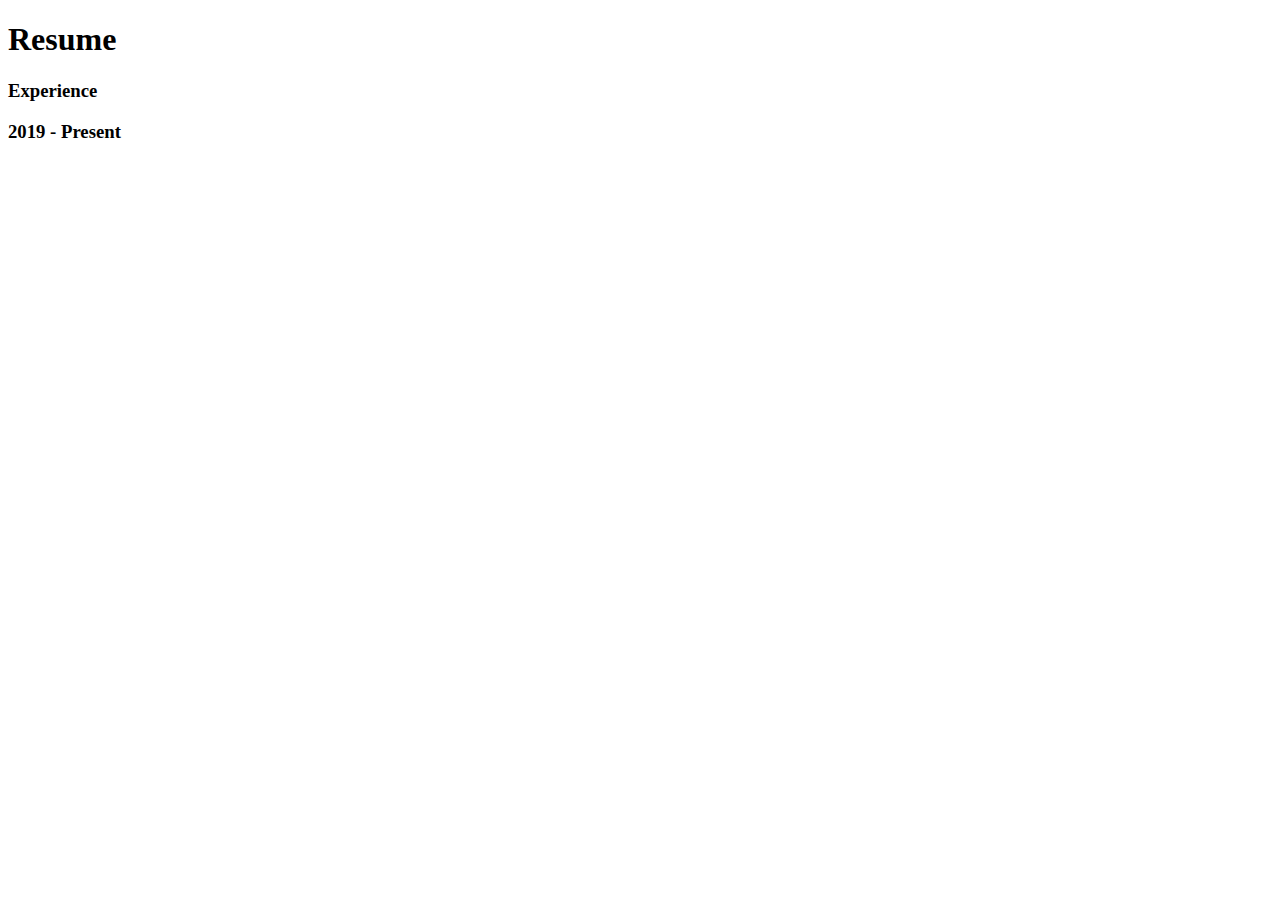
==== resume.html @ 7ff553eb "first commit" ====
<!DOCTYPE html>
<html lang="en">
  <head>
    <meta charset="UTF-8" />
    <meta name="viewport" content="width=device-width, initial-scale=1.0" />
    <title>Resume</title>
  </head>
  <body>
    <h1>Resume</h1>
    <h3>Experience</h3>
    <div>
      <h3>2019 - Present</h3>
    </div>
  </body>
</html>
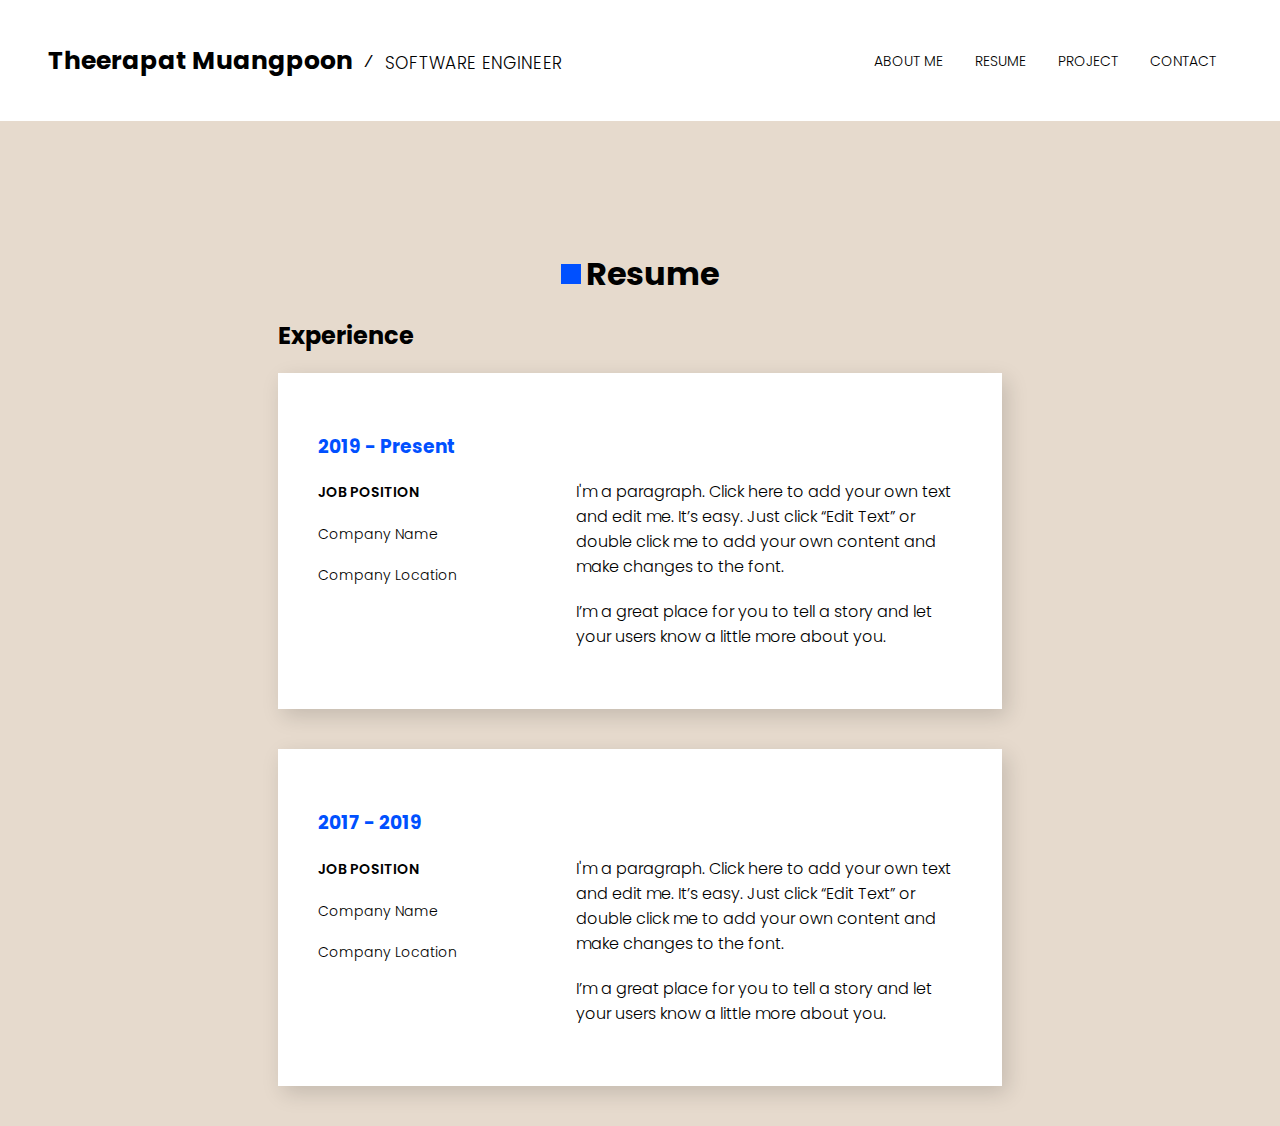
==== commit 2f38c3c5: "add resume page" ====
--- a/resume.html
+++ b/resume.html
@@ -4,12 +4,87 @@
     <meta charset="UTF-8" />
     <meta name="viewport" content="width=device-width, initial-scale=1.0" />
     <title>Resume</title>
+    <link href="css/styles.css" rel="stylesheet" />
+    <link href="css/resume.css" rel="stylesheet" />
+    <link
+      href="https://fonts.googleapis.com/css2?family=Poppins:wght@100;200;300;400;500;600;700&display=swap"
+      rel="stylesheet"
+    />
   </head>
-  <body>
-    <h1>Resume</h1>
-    <h3>Experience</h3>
-    <div>
-      <h3>2019 - Present</h3>
-    </div>
+  <body class="resume">
+    <header id="headbar">
+      <div class="header-title">
+        <p class="header-name">Theerapat Muangpoon</p>
+        <pre class="header-position"> / </pre>
+        <p class="header-position">Software Engineer</p>
+      </div>
+      <nav>
+        <ul id="headbar-right">
+          <li>
+            <a href="./about">About Me</a>
+          </li>
+          <li>
+            <a href="./resume.html">Resume</a>
+          </li>
+          <li>
+            <a href="./project">Project</a>
+          </li>
+          <li>
+            <a href="./contact">Contact</a>
+          </li>
+        </ul>
+      </nav>
+    </header>
+
+    <main>
+      <div class="resume-title">
+        <div class="resume-title-square"></div>
+        <h1 class="resume-title-text">Resume</h1>
+      </div>
+      <h2>Experience</h2>
+      <div class="experience-card">
+        <h3 class="experience-year">2019 - Present</h3>
+        <div class="experience-detail">
+          <div>
+            <strong class="job-position">JOB POSITION</strong>
+            <p class="company-detail">Company Name</p>
+            <p class="company-detail">Company Location</p>
+          </div>
+          <div>
+            <p class="job-detail">
+              I'm a paragraph. Click here to add your own text and edit me. It’s
+              easy. Just click “Edit Text” or double click me to add your own
+              content and make changes to the font.
+            </p>
+            <p class="job-detail">
+              I’m a great place for you to tell a story and let your users know
+              a little more about you.
+            </p>
+          </div>
+        </div>
+      </div>
+
+      <div class="experience-card">
+        <h3 class="experience-year">2017 - 2019</h3>
+        <div class="experience-detail">
+          <div>
+            <strong class="job-position">JOB POSITION</strong>
+            <p class="company-detail">Company Name</p>
+            <p class="company-detail">Company Location</p>
+          </div>
+          <div>
+            <p class="job-detail">
+              I'm a paragraph. Click here to add your own text and edit me. It’s
+              easy. Just click “Edit Text” or double click me to add your own
+              content and make changes to the font.
+            </p>
+            <p class="job-detail">
+              I’m a great place for you to tell a story and let your users know
+              a little more about you.
+            </p>
+          </div>
+        </div>
+      </div>
+    </main>
   </body>
 </html>
--- a/css/styles.css
+++ b/css/styles.css
@@ -0,0 +1,215 @@
+body {
+  font-family: "Poppins", sans-serif;
+  display: grid;
+  margin: 0;
+}
+
+p {
+  margin: 0;
+}
+
+header {
+  display: flex;
+  flex-flow: row nowrap;
+  align-items: center;
+  justify-content: space-between;
+  padding: 3rem;
+  position: fixed;
+  background-color: white;
+  left: 0;
+  right: 0;
+  z-index: 2;
+}
+
+.header-title {
+  display: flex;
+  flex-flow: row nowrap;
+  align-items: flex-end;
+}
+
+.header-name {
+  font-size: 25px;
+  font-weight: bold;
+  margin: 0;
+  line-height: 1em;
+}
+
+.header-position {
+  font-size: 17px;
+  font-weight: 300;
+  text-transform: uppercase;
+  margin: 0;
+  letter-spacing: 0.02em;
+  line-height: 1.2em;
+}
+
+nav ul {
+  list-style-type: none;
+  padding: 0;
+  display: flex;
+  flex-flow: row nowrap;
+  flex-basis: 20%;
+  justify-content: space-between;
+  margin: -1px 0;
+}
+
+nav a {
+  text-decoration: none;
+  text-transform: uppercase;
+  color: #000000;
+  font-size: 14px;
+  font-weight: 300;
+  padding: 1rem;
+}
+
+nav a:hover {
+  color: #0050ff;
+}
+
+#content-card {
+  position: absolute;
+  top: 200px;
+  margin-left: 16%;
+  display: grid;
+  grid-template-columns: auto auto;
+}
+
+#card-profile {
+  background-color: #f4ece6;
+  width: 375px;
+  display: grid;
+  grid-template-rows: min-content min-content min-content min-content 1fr;
+  grid-template-columns: 100%;
+  text-align: center;
+  justify-content: center;
+  box-shadow: -10px 10px 20px rgba(0, 0, 0, 0.4);
+}
+
+#card-img {
+  margin: 3rem auto 0;
+  border-radius: 50%;
+}
+
+#card-name {
+  font-size: 27px;
+  font-weight: bold;
+  margin: 2rem 0 0;
+  line-height: 1.2em;
+}
+
+#card-position {
+  text-transform: uppercase;
+  font-weight: 300;
+  margin: 0 0 2.6rem;
+  letter-spacing: 0.25rem;
+}
+
+#card-divider {
+  margin: 1.6rem auto;
+  height: 0;
+  width: 50px;
+  border: 1px solid #0050ff;
+}
+
+#social-links {
+  background-color: white;
+  width: 375px;
+  display: grid;
+  grid-template-columns: 1fr;
+}
+
+#social-links-group {
+  display: flex;
+  justify-content: center;
+  align-items: center;
+  margin: 14px 0;
+}
+
+.social-link {
+  display: grid;
+}
+
+#facebook {
+  object-fit: cover;
+}
+
+#spacer {
+  height: 126px;
+}
+
+#content {
+  display: grid;
+  grid-template-columns: 2fr 3fr;
+}
+
+#left-pane {
+  background-color: #e6dacd;
+  height: auto;
+  min-height: 952px;
+}
+
+#detail {
+  padding-left: 2rem;
+}
+
+#detail-title {
+  font-size: 100px;
+  font-weight: bold;
+  margin-top: 12px;
+}
+
+#detail-subtitle {
+  font-size: 25px;
+}
+
+.detail-paragraph {
+  font-size: 15px;
+  font-weight: 300;
+  max-width: 400px;
+  line-height: 1.5em;
+  padding-bottom: 25px;
+}
+
+#button-group {
+  margin: 56px 0;
+  display: grid;
+  grid-template-columns: min-content min-content;
+  grid-gap: 0.5rem;
+}
+
+.button-filled {
+  text-transform: uppercase;
+  font-size: 14px;
+  font-weight: 500;
+  color: white;
+  background-color: #0151fe;
+  height: 34px;
+  width: 130px;
+  border-radius: 17px;
+  border: 2px solid #0151fe;
+  cursor: pointer;
+}
+.button-filled:hover {
+  transition: background-color 0.4s ease;
+  background-color: white;
+  color: black;
+}
+
+.button-outlined {
+  text-transform: uppercase;
+  font-size: 14px;
+  font-weight: 500;
+  color: black;
+  background-color: white;
+  height: 34px;
+  width: 130px;
+  border-radius: 17px;
+  border: 1px solid black;
+  cursor: pointer;
+}
+.button-outlined:hover {
+  transition: background-color 0.4s ease 0s, border 0.4s ease 0s;
+  background-color: #0151fe;
+  border: none;
+  color: white;
+}
--- a/css/resume.css
+++ b/css/resume.css
@@ -0,0 +1,62 @@
+.resume {
+  background-color: #e6dacd;
+}
+
+.resume main {
+  margin-top: 250px;
+  max-width: 724px;
+  width: 80%;
+  margin: 250px auto 0 auto;
+}
+
+.resume-title {
+  display: flex;
+  flex-direction: row;
+  justify-content: center;
+  align-items: center;
+}
+
+.resume-title-square {
+  width: 20px;
+  height: 20px;
+  background-color: #0050ff;
+  margin-right: 5px;
+}
+
+.resume-title-text {
+  text-align: center;
+  margin: 0;
+}
+
+.experience-card {
+  background-color: white;
+  padding: 40px;
+  box-shadow: 5px 7px 20px 0px rgba(0, 0, 0, 0.15);
+  margin-bottom: 40px;
+}
+
+.experience-year {
+  color: #0050ff;
+}
+
+.experience-detail {
+  display: grid;
+  grid-template-columns: 2fr 3fr;
+}
+
+.job-position {
+  font-size: 14px;
+  font-weight: 600;
+  margin-bottom: 8px;
+}
+
+.company-detail {
+  font-size: 14px;
+  font-weight: 300;
+  margin: 20px 0;
+}
+
+.job-detail {
+  font-weight: 300;
+  margin: 0 0 20px 0;
+}
